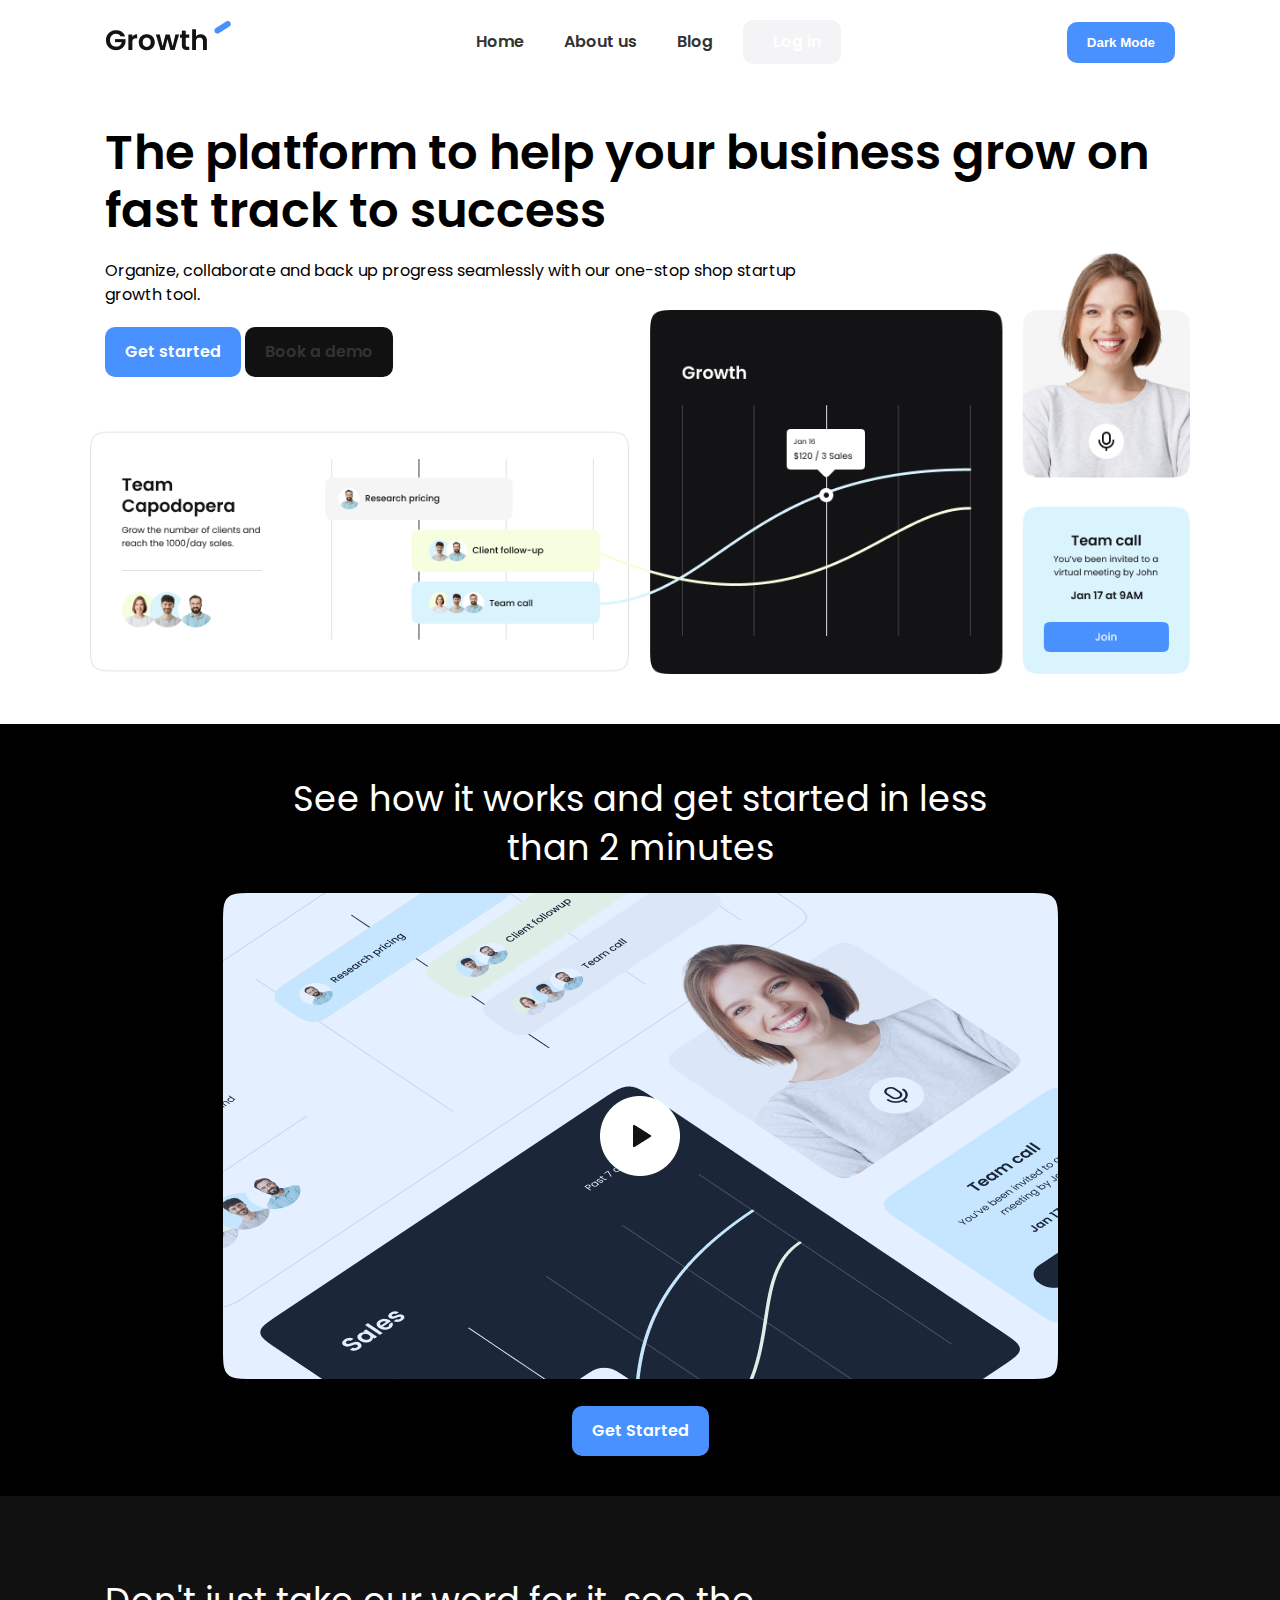
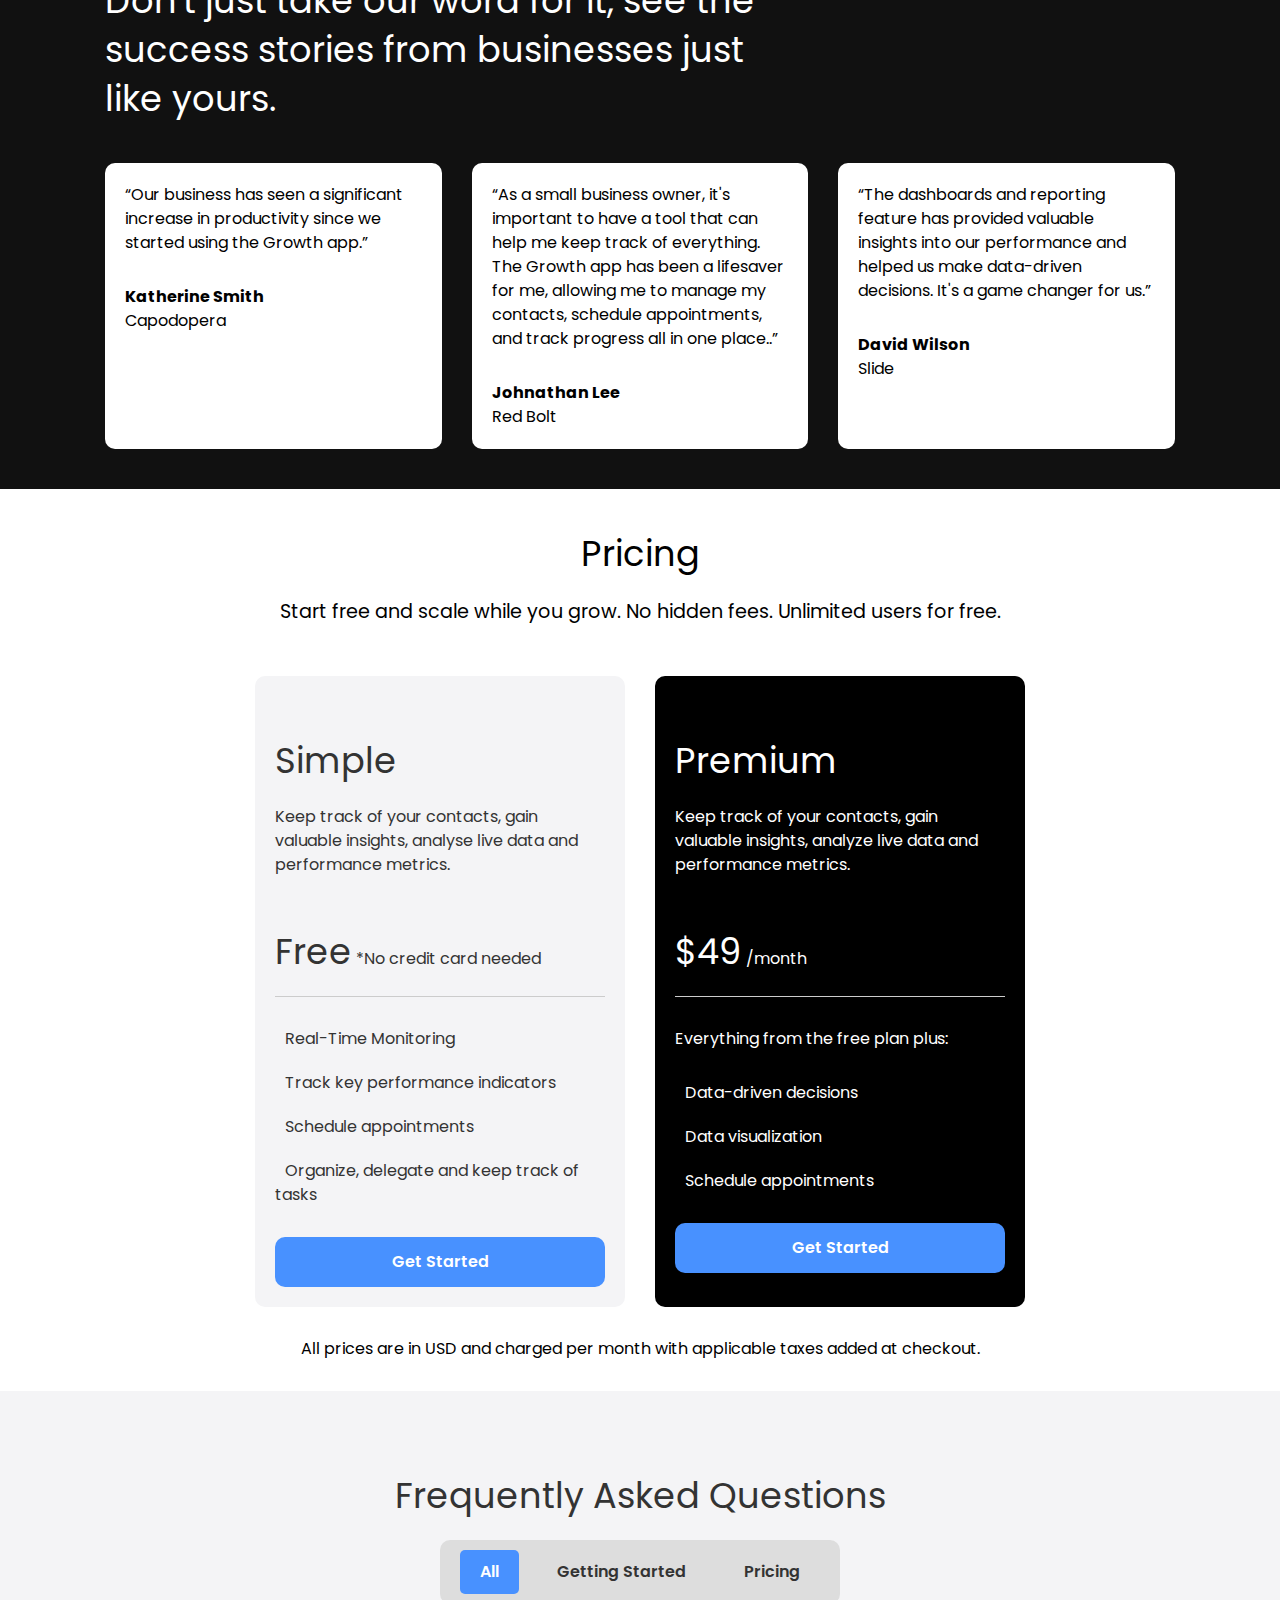
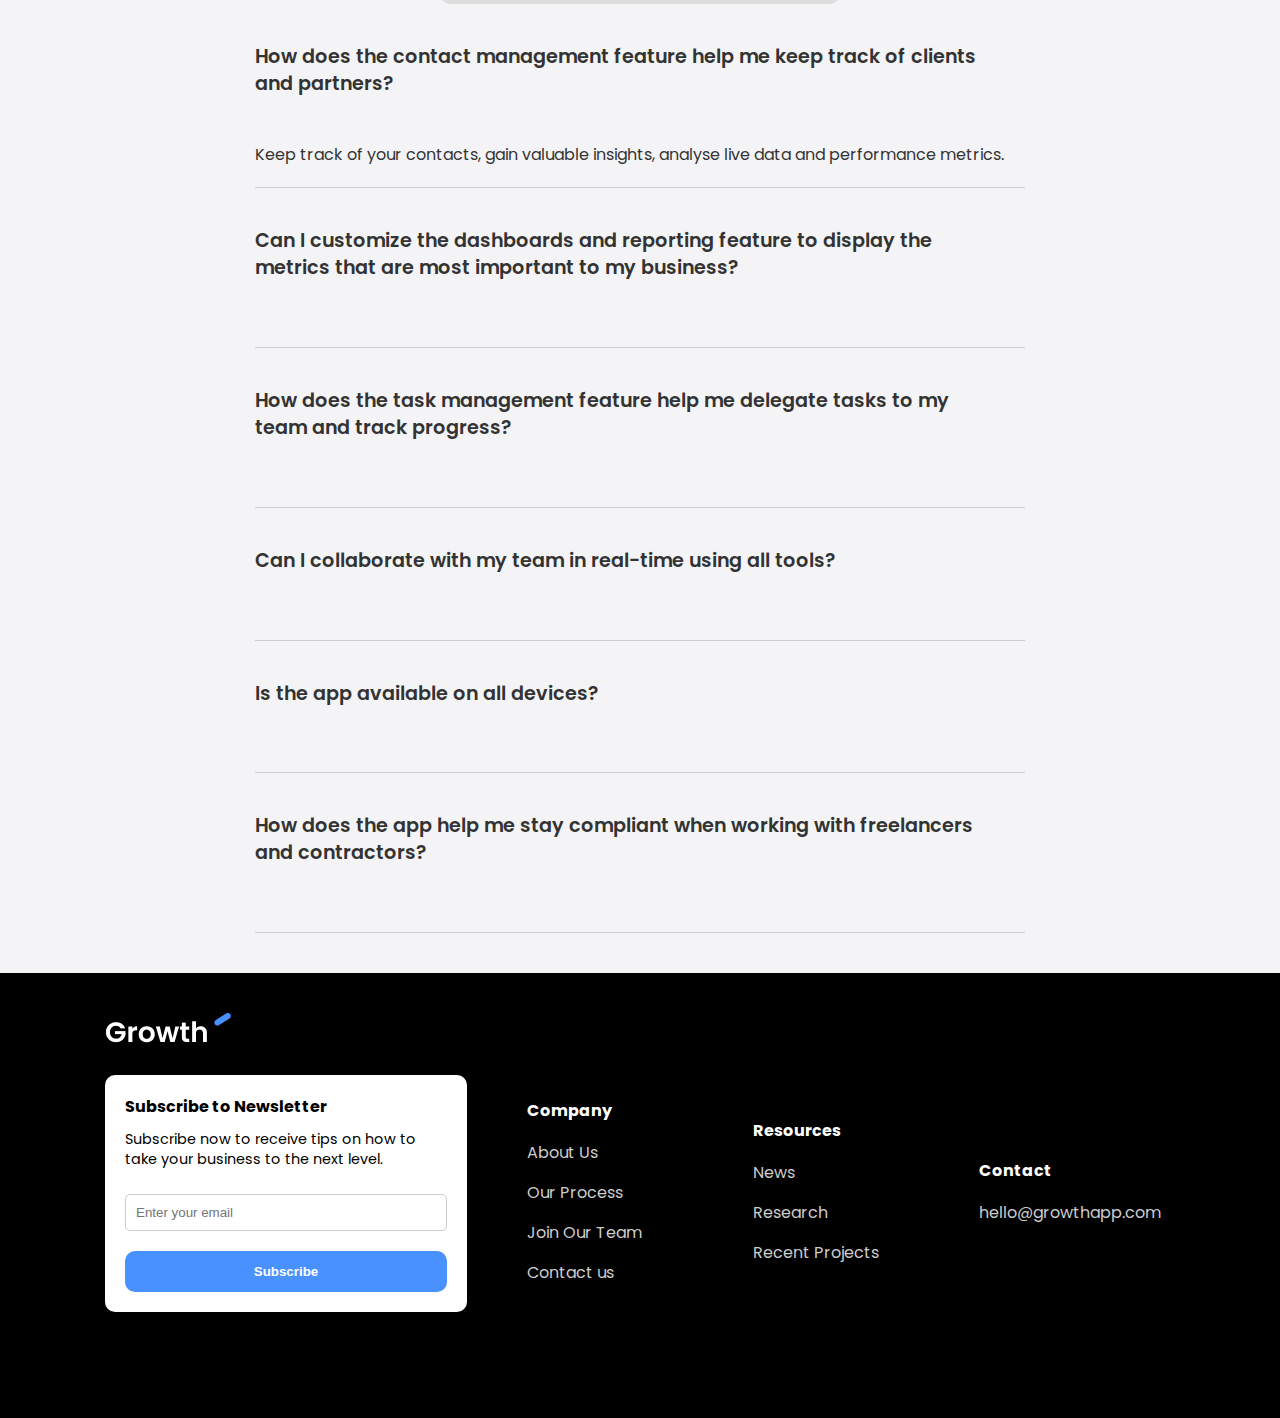
==== index.html @ c5c96712 "Intial committed" ====
<!DOCTYPE html>
<html lang="en">
<head>
    <meta charset="UTF-8">
    <meta http-equiv="X-UA-Compatible" content="IE=edge">
    <meta name="viewport" content="width=device-width, initial-scale=1.0">
    <title>Growth App</title>
    <link rel="preconnect" href="https://fonts.googleapis.com">
    <link rel="preconnect" href="https://fonts.gstatic.com" crossorigin>
    <link href="https://fonts.googleapis.com/css2?family=Poppins:wght@300;400;600;700&display=swap" rel="stylesheet">
    <link rel="stylesheet" href="https://cdnjs.cloudflare.com/ajax/libs/font-awesome/6.5.2/css/all.min.css" integrity="sha512-SnH5WK+bZxgPHs44uWIX+LLJAJ9/2PkPKZ5QiAj6Ta86w+fsb2TkcmfRyVX3pBnMFcV7oQPJkl9QevSCWr3W6A==" crossorigin="anonymous" referrerpolicy="no-referrer" />
    <link rel="stylesheet" href="css/index.css">
    <link rel="shortcut icon" href="images/favicon.ico" type="image/x-icon"/>
    <style>
        /* Dark Mode Styles */
        body.dark-mode {
            background-color: #121212;
            color: #ffffff;
        }
        body.dark-mode .navbar, body.dark-mode .footer {
            background-color: #1e1e1e;
        }
        body.dark-mode .btn-primary {
            background-color: #bb86fc;
        }
        body.dark-mode .bg-dark {
            background-color: #121212;
        }
    </style>
</head>
<body>
    <nav class="navbar"> 
        <div class="container">
            <div class="logo">
                <a href="index.html">
                    <img src="images/logo.png" alt="logo">
                </a>
            </div>
            <div class="main-menu">
                <ul>
                    <li>
                        <a href="index.html">Home</a>
                    </li>
                    <li>
                        <a href="about_us.html"> About us</a>
                    </li>
                    <li>
                        <a href="blog.html"> Blog</a>
                    </li>
                    <li>
                        <a class="btn btn-dark" href="index.php">
                            <i class="fas fa-user"></i> Log in
                        </a>
                    </li>
                </ul>
            </div>
            <!-- Dark Mode Toggle Button -->
            <button id="dark-mode-toggle" class="btn btn-primary">
                <i class="fas fa-moon"></i> Dark Mode
            </button>
            <!-- Hamburger Button -->
            <button class="hamburger-button">
                <div class="hamburger-line"></div>
                <div class="hamburger-line"></div>
                <div class="hamburger-line"></div>
            </button>
            <div class="mobile-menu">
                <ul>
                    <li>
                        <a href="index.html">Home</a>
                    </li>
                    <li>
                        <a href="about_us.html">About Us</a>
                    </li>
                    <li>
                        <a href="blog.html">Blog</a>
                    </li>
                    <li>
                        <a class="btn" href="index.php"> <i class="fas fa-user"></i> Log In </a>
                    </li>
                </ul>
            </div>
        </div>
    </nav>
    <!--Hero-->
    <section class="hero">
        <div class="container">
            <div class="hero-content">
                <h2 class="hero-content-heading text-xxl">
                    The platform to help your business grow on fast track to success
                </h2>
                <p class="hero-text">
                    Organize, collaborate and back up progress seamlessly with our one-stop shop startup growth tool.
                </p>
                <div class="hero-buttons">
                    <a href="#" class="btn btn-primary"> Get started</a>
                    <a href="#" class="btn"> <i class="fas fa-laptop"></i>Book a demo</a>
                </div>
            </div>
        </div>
    </section>
    <!--Video Section-->
    <section class="video bg-black">
        <div class="container-sm">
            <h2 class="video-heading text-xl text-center">
                See how it works and get started in less than 2 minutes
            </h2>
            <div class="video-content">
                <a href="#">
                    <img
                        src="images/video-preview.png"
                        alt="video"
                        class="video-preview"
                    />
                </a>
                <a href="#" class="btn btn-primary">Get Started</a>
            </div>
        </div>
    </section>
    <!-- Testimonials -->
    <section class="testimonials bg-dark">
        <div class="container">
            <h3 class="testimonials-heading text-xl">
                Don't just take our word for it, see the success stories from
                businesses just like yours.
            </h3>
            <div class="testimonials-grid">
                <div class="card">
                    <p>
                        “Our business has seen a significant increase in productivity
                        since we started using the Growth app.”
                    </p>
                    <p>Katherine Smith</p>
                    <p>Capodopera</p>
                </div>
                <div class="card">
                    <p>
                        “As a small business owner, it's important to have a tool that can
                        help me keep track of everything. The Growth app has been a
                        lifesaver for me, allowing me to manage my contacts, schedule
                        appointments, and track progress all in one place..”
                    </p>
                    <p>Johnathan Lee</p>
                    <p>Red Bolt</p>
                </div>
                <div class="card">
                    <p>
                        “The dashboards and reporting feature has provided valuable
                        insights into our performance and helped us make data-driven
                        decisions. It's a game changer for us.”
                    </p>
                    <p>David Wilson</p>
                    <p>Slide</p>
                </div>
            </div>
        </div>
    </section>
    <!-- Pricing -->
    <section class="pricing">
        <div class="container-sm">
            <h3 class="pricing-heading text-xl text-center">Pricing</h3>
            <p class="pricing-subheading text-md text-center">
                Start free and scale while you grow. No hidden fees. Unlimited users
                for free.
            </p>
            <div class="pricing-grid">
                <!-- Pricing Card 1 -->
                <div class="card bg-light">
                    <div class="pricing-card-header">
                        <h4 class="pricing-heading text-xl">Simple</h4>
                        <p class="pricing-card-subheading">
                            Keep track of your contacts, gain valuable insights, analyse
                            live data and performance metrics.
                        </p>
                        <p class="pricing-card-price">
                            <span class="text-xl">Free</span>
                            *No credit card needed
                        </p>
                    </div>
                    <div class="pricing-card-body">
                        <ul>
                            <li><i class="fas fa-check"></i> Real-Time Monitoring</li>
                            <li><i class="fas fa-check"></i>Track key performance indicators</li>
                            <li><i class="fas fa-check"></i>Schedule appointments</li>
                            <li><i class="fas fa-check"></i>Organize, delegate and keep track of tasks</li>
                        </ul>
                        <a href="#" class="btn btn-primary btn-block">Get Started</a>
                    </div>
                </div>
                <!-- Pricing Card 2 -->
                <div class="card bg-black">
                    <div class="pricing-card-header">
                        <h4 class="pricing-card-heading text-xl">Premium</h4>
                        <p class="pricing-card-subheading">
                            Keep track of your contacts, gain valuable insights, analyze
                            live data and performance metrics.
                        </p>
                        <p class="pricing-card-price">
                            <span class="text-xl">$49</span> /month
                        </p>
                    </div>
                    <div class="pricing-card-body">
                        <p>Everything from the free plan plus:</p>
                        <ul>
                            <li><i class="fas fa-check"></i>Data-driven decisions</li>
                            <li><i class="fas fa-check"></i>Data visualization</li>
                            <li><i class="fas fa-check"></i>Schedule appointments</li>
                        </ul>
                        <a href="#" class="btn btn-primary btn-block">Get Started</a>
                    </div>
                </div>
            </div>
            <p class="pricing-footer text-center">
                All prices are in USD and charged per month with applicable taxes
                added at checkout.
            </p>
        </div>
    </section>
    <!-- FAQ -->
    <section class="faq bg-light">
      <div class="container-sm">
        <h3 class="text-xl text-center">Frequently Asked Questions</h3>
        <ul class="faq-menu">
          <li class="active">All</li>
          <li>Getting Started</li>
          <li>Pricing</li>
        </ul>
        <div class="faq-content">
          <div class="faq-group">
            <div class="faq-group-header">
              <h4 class="text-md">
                How does the contact management feature help me keep track of
                clients and partners?
              </h4>
              <i class="fas fa-minus"></i>
            </div>
            <div class="faq-group-body open">
              <p>
                Keep track of your contacts, gain valuable insights, analyse
                live data and performance metrics.
              </p>
            </div>
          </div>

          <div class="faq-group">
            <div class="faq-group-header">
              <h4 class="text-md">
                Can I customize the dashboards and reporting feature to display
                the metrics that are most important to my business?
              </h4>
              <i class="fas fa-plus"></i>
            </div>
            <div class="faq-group-body">
              <p>
                Lorem, ipsum dolor sit amet consectetur adipisicing elit. Ad
                culpa enim blanditiis rem ipsum aliquam, unde iste fugit
                praesentium eos?
              </p>
            </div>
          </div>

          <div class="faq-group">
            <div class="faq-group-header">
              <h4 class="text-md">
                How does the task management feature help me delegate tasks to
                my team and track progress?
              </h4>
              <i class="fas fa-plus"></i>
            </div>
            <div class="faq-group-body">
              <p>
                Lorem ipsum dolor sit amet, consectetur adipisicing elit.
                Incidunt, a! Quaerat, voluptatum. Animi molestias ex quasi
                explicabo minima perferendis commodi.
              </p>
            </div>
          </div>

          <div class="faq-group">
            <div class="faq-group-header">
              <h4 class="text-md">
                Can I collaborate with my team in real-time using all tools?
              </h4>
              <i class="fas fa-plus"></i>
            </div>
            <div class="faq-group-body">
              <p>
                Lorem, ipsum dolor sit amet consectetur adipisicing elit.
                Obcaecati doloremque assumenda aut dolorem recusandae quibusdam
                aliquid. Repellat animi quam vitae.
              </p>
            </div>
          </div>

          <div class="faq-group">
            <div class="faq-group-header">
              <h4 class="text-md">Is the app available on all devices?</h4>
              <i class="fas fa-plus"></i>
            </div>
            <div class="faq-group-body">
              <p>
                Lorem, ipsum dolor sit amet consectetur adipisicing elit.
                Obcaecati doloremque assumenda aut dolorem recusandae quibusdam
                aliquid. Repellat animi quam vitae.
              </p>
            </div>
          </div>

          <div class="faq-group">
            <div class="faq-group-header">
              <h4 class="text-md">
                How does the app help me stay compliant when working with
                freelancers and contractors?
              </h4>
              <i class="fas fa-plus"></i>
            </div>
            <div class="faq-group-body">
              <p>
                Lorem, ipsum dolor sit amet consectetur adipisicing elit.
                Obcaecati doloremque assumenda aut dolorem recusandae quibusdam
                aliquid. Repellat animi quam vitae.
              </p>
            </div>
          </div>
        </div>
      </div>
    </section>
    <!-- Footer -->
    <footer class="footer bg-black">
        <div class="container">
            <div class="footer-grid">
                <div>
                    <a href="index.html">
                        <img src="images/logo-white.png" alt="logo" />
                    </a>
                    <div class="card">
                        <h4>Subscribe to Newsletter</h4>
                        <p class="text-sm">
                            Subscribe now to receive tips on how to take your business to
                            the next level.
                        </p>
                        <form>
                            <input type="email" id="email" placeholder="Enter your email" />
                            <button type="submit" class="btn btn-primary btn-block">
                                Subscribe
                            </button>
                        </form>
                    </div>
                    <i class="fab fa-linkedin"></i>
                    <i class="fab fa-twitter"></i>
                    <i class="fab fa-instagram"></i>
                </div>
                <div>
                    <h4>Company</h4>
                    <ul>
                        <li><a href="about_us.html">About Us</a></li>
                        <li><a href="#">Our Process</a></li>
                        <li><a href="meet_team.html">Join Our Team</a></li>
                        <li> <a href="contact.html"> Contact us</a></li>
                    </ul>
                </div>
                <div>
                    <h4>Resources</h4>
                    <ul>
                        <li><a href="#">News</a></li>
                        <li><a href="#">Research</a></li>
                        <li><a href="#">Recent Projects</a></li>
                    </ul>
                </div>
                <div>
                    <h4>Contact</h4>
                    <ul>
                        <li>
                            <a href="#">hello@growthapp.com</a>
                        </li>
                    </ul>
                </div>
            </div>
        </div>
    </footer>

    <script src="js/main.js"></script>
</body>
</html>
---- css/index.css ----
/* Basic Reset and Global Styles */
* {
  box-sizing: border-box;
  margin: 0;
  padding: 0;
}
:root {
  --primary-color: #4891ff;
  --light-color: #f4f4f6;
  --dark-color: #111;
  --text-light: #fff;
  --text-dark: #000;
  --background-light: #fff;
  --background-dark: #333;
  --shadow-light: rgba(72, 145, 255, 0.6);
  --shadow-dark: rgba(72, 145, 255, 0.8);
}
body {
  font-family: 'Poppins', sans-serif;
  font-size: 16px;
  line-height: 1.5;
  background: var(--background-light);
  color: var(--text-dark);
  overflow-x: hidden;
  cursor: url('[data-uri]'), auto;
  animation: cursorGlow 2s infinite;
  transition: background 0.3s, color 0.3s;
}
body.dark-mode {
  background: var(--background-dark);
  color: var(--text-light);
}
a {
  text-decoration: none;
  color: #333;
  transition: color 0.3s;
}
a:hover {
  color: var(--primary-color);
}
ul {
  list-style: none;
}
image {
  max-height: width 100px;
}

/* Glowing Animation Keyframes */
@keyframes glow {
  0% {
    box-shadow: 0 0 10px var(--shadow-light);
  }
  50% {
    box-shadow: 0 0 20px var(--shadow-light);
  }
  100% {
    box-shadow: 0 0 10px var(--shadow-light);
  }
}

/* Glowing Cursor Animation Keyframes */
@keyframes cursorGlow {
  0% {
    color: rgba(72, 145, 255, 0.7);
  }
  50% {
    color: rgba(72, 145, 255, 1);
  }
  100% {
    color: rgba(72, 145, 255, 0.7);
  }
}

/* Nav Bar */
.navbar {
  background: var(--background-light);
  padding: 20px;
  transition: background 0.3s;
}
.navbar.dark-mode {
  background: var(--background-dark);
}
.navbar .container {
  display: flex;
  justify-content: space-between;
  align-items: center;
}
.navbar .main-menu ul {
  display: flex;
}
.navbar ul li a {
  padding: 10px 20px;
  display: block;
  font-weight: 600;
  transition: color 0.5s;
}
.navbar ul li a:hover {
  color: var(--primary-color);
}
.navbar ul li a i {
  margin-right: 10px;
}
.navbar ul li:last-child a {
  margin-left: 10px;
}

/* Hero Section */
.hero {
  margin-bottom: 50px;
}
.hero .container {
  background: url('../images/hero-bg.png') no-repeat;
  background-size: contain;
  background-position: center bottom;
  height: 550px;
}
.hero.hero-content {
  width: 70%;
}
.hero .hero-text {
  width: 70%;
  margin-bottom: 20px;
}

/* Video Section */
.video {
  padding: 10px 0 40px;
}
.video .video-content {
  display: flex;
  flex-direction: column;
  align-items: center;
}
.video .video-preview {
  margin-bottom: 20px;
}

/* Testimonials Section */
.testimonials {
  padding: 40px 0;
}
.testimonials .testimonials-heading {
  width: 700px;
  margin-bottom: 40px;
}
.testimonials .testimonials-grid {
  display: grid;
  grid-template-columns: repeat(3, 1fr);
  gap: 30px;
}
.testimonials .card p:nth-child(2) {
  margin-top: 30px;
  font-weight: bold;
}

/* Pricing Section */
.pricing .pricing-grid {
  display: grid;
  grid-template-columns: repeat(2, 1fr);
  gap: 30px;
  margin-top: 50px;
}
.pricing .pricing-card-subheading {
  margin-bottom: 30px;
}
.pricing .pricing-card-price {
  margin-bottom: 30px;
  padding: 20px 0;
  border-bottom: 1px solid #ccc;
}
.pricing ul {
  margin: 30px 0;
}
.pricing ul li {
  margin-bottom: 20px;
}
.pricing ul li i {
  margin-right: 10px;
}
.pricing .pricing-footer {
  margin: 30px 0;
}

/* FAQ Section */
.faq {
  padding: 40px 0;
}
.faq .faq-group {
  border-bottom: 1px solid #ccc;
  padding-bottom: 20px;
}
.faq .faq-group .faq-group-header {
  padding: 20px 0;
  margin-bottom: 15px;
  position: relative;
}
.faq .faq-group .faq-group-header h4 {
  font-weight: 600;
  width: 95%;
}
.faq .faq-group .faq-group-header i {
  position: absolute;
  right: 0;
  top: 35px;
  font-size: 1.3rem;
  cursor: pointer;
}
.faq .faq-group .faq-group-body {
  display: none;
}
.faq .faq-group .faq-group-body.open {
  display: block;
}
.faq ul.faq-menu {
  max-width: 400px;
  margin: auto;
  display: flex;
  justify-content: space-between;
  align-items: center;
  background: #ddd;
  padding: 10px 20px;
  border-radius: 10px;
  font-weight: 600;
  cursor: pointer;
}
.faq ul.faq-menu li {
  padding: 10px 20px;
  border-radius: 5px;
  text-align: center;
  transition: background 0.3s ease, color 0.3s ease, box-shadow 0.3s ease;
}
.faq ul.faq-menu li.active {
  background: var(--primary-color);
  color: #fff;
}
.faq ul.faq-menu li:hover {
  background: var(--primary-color);
  color: #fff;
  box-shadow: 0 0 15px var(--shadow-light);
  animation: glow 1.5s infinite;
}

/* Footer Section */
.footer {
  padding: 40px 0;
}
.footer h4 {
  margin-bottom: 10px;
}
.footer ul li {
  line-height: 2.5;
}
.footer a {
  color: #ccc;
  transition: color 0.3s ease, text-shadow 0.3s ease;
}
.footer a:hover {
  color: var(--primary-color);
  text-shadow: 0 0 10px var(--shadow-light);
  animation: glow 1.5s infinite;
}
.footer i {
  font-size: 1.5rem;
  margin-right: 10px;
}
.footer-grid {
  display: grid;
  grid-template-columns: 2fr 1fr 1fr 1fr;
  gap: 30px;
  justify-content: center;
  align-items: center;
}
.footer .card {
  margin: 20px 30px 30px 0;
}
.footer input[type='email'] {
  width: 100%;
  padding: 10px;
  border: 1px solid #ccc;
  border-radius: 5px;
  margin: 20px 0;
  transition: box-shadow 0.3s ease;
}
.footer input[type='email']:focus {
  box-shadow: 0 0 10px var(--shadow-light);
  border-color: var(--primary-color);
  outline: none;
  animation: glow 1.5s infinite;
}

/* Utility Classes */
.container {
  max-width: 1100px;
  margin: 0 auto;
  padding: 0 15px;
}
.container-sm {
  max-width: 800px;
  margin: 0 auto;
  padding: 0 15px;
}

/* Card */
.card {
  background: var(--background-light);
  color: var(--text-dark);
  border-radius: 10px;
  padding: 20px;
  transition: box-shadow 0.3s ease, transform 0.3s ease, background 0.3s ease, color 0.3s ease;
}
.card.dark-mode {
  background: var(--background-dark);
  color: var(--text-light);
}
.card:hover {
  box-shadow: 0 0 15px var(--shadow-light);
  transform: scale(1.02);
  animation: glow 1.5s infinite;
}

/* Buttons */
.btn {
  display: inline-block;
  padding: 13px 20px;
  background: var(--dark-color);
  color: #333;
  font-weight: 600;
  text-decoration: none;
  border: none;
  border-radius: 10px;
  cursor: pointer;
  text-align: center;
  transition: 0.5s;
}
.btn:hover {
  opacity: 0.8;
}
.btn-primary {
  background: var(--primary-color);
  color: #fff;
}
.btn-dark {
  background: var(--light-color);
  color: #fff;
}
.btn-block {
  display: block;
  width: 100%;
}

/* Text Utilities */
.text-xxl {
  font-size: 3rem;
  line-height: 1.2;
  font-weight: 600;
  margin: 40px 0 20px;
}
.text-xl {
  font-size: 2.2rem;
  line-height: 1.4;
  font-weight: normal;
  margin: 40px 0 20px;
}
.text-lg {
  font-size: 1.8rem;
  line-height: 1.4;
  font-weight: normal;
  margin: 30px 0 20px;
}
.text-md {
  font-size: 1.2rem;
  line-height: 1.4;
  font-weight: normal;
  margin: 20px 0 10px;
}
.text-sm {
  font-size: 0.9rem;
  line-height: 1.4;
  font-weight: normal;
  margin: 10px 0 5px;
}
.text-center {
  text-align: center;
}

/* Background Utilities */
.bg-primary {
  background: var(--primary-color);
  color: #fff;
}
.bg-light {
  background: var(--light-color);
  color: #333;
}
.bg-dark {
  background: var(--dark-color);
  color: #fff;
}
.bg-black {
  background: #000;
  color: #fff;
}

/* Hamburger Button */
.hamburger-button {
  display: none;
  background: none;
  border: none;
  cursor: pointer;
  padding: 10px;
  z-index: 1000;
}
.hamburger-button .hamburger-line {
  width: 30px;
  height: 3px;
  background: #333;
  margin: 6px 0;
}

/* Mobile Menu */
.mobile-menu {
  position: fixed;
  top: 0;
  right: -300px;
  width: 250px;
  height: 100%;
  z-index: 100;
  background: var(--background-light);
  box-shadow: 0 0 10px rgba(0, 0, 0, 0.2);
  transition: right 0.3s ease-in-out;
  animation: fadeIn 0.5s ease-in-out;
}
.mobile-menu.dark-mode {
  background: var(--background-dark);
}
.mobile-menu.active {
  right: 0;
}
.mobile-menu ul {
  margin-top: 100px;
  padding-right: 10px;
}
.mobile-menu ul li {
  margin: 10px 0;
}
.mobile-menu ul li a {
  font-size: 20px;
  transition: color 0.3s ease, text-shadow 0.3s ease;
}
.mobile-menu ul li a:hover {
  color: var(--primary-color);
  text-shadow: 0 0 10px var(--shadow-light);
  animation: glow 1.5s infinite;
}

/* Media Queries */
@media (max-width: 960px) {
  .text-xxl {
    font-size: 2.5rem;
  }
}
@media (max-width: 670px) {
  .navbar .main-menu {
    display: none;
  }
  .navbar .hamburger-button {
    display: block;
  }
  .hero .container {
    background: url('../images/hero-bg-mobile.png') no-repeat;
    background-size: 350px 400px;
    background-position: bottom;
    height: 770px;
  }
  .hero .hero-content,
  .hero .hero-text {
    width: 100%;
    text-align: center;
  }
  .hero .hero-buttons .btn {
    margin-bottom: 10px;
    display: block;
    width: 100%;
  }
  .testimonials .testimonials-heading {
    max-width: 100%;
    text-align: center;
  }
  .testimonials .testimonials-grid,
  .pricing .pricing-grid,
  .footer .footer-grid {
    grid-template-columns: 1fr;
  }
  .footer .card {
    margin-right: 0;
  }
  .footer .footer-grid > div {
    text-align: center;
  }
  .text-xl {
    font-size: 1.9rem;
  }
  .text-lg {
    font-size: 1.5rem;
  }
  .text-md {
    font-size: 1.1rem;
  }
}
@media (max-width: 500px) {
  .text-xxl {
    font-size: 2rem;
  }
}
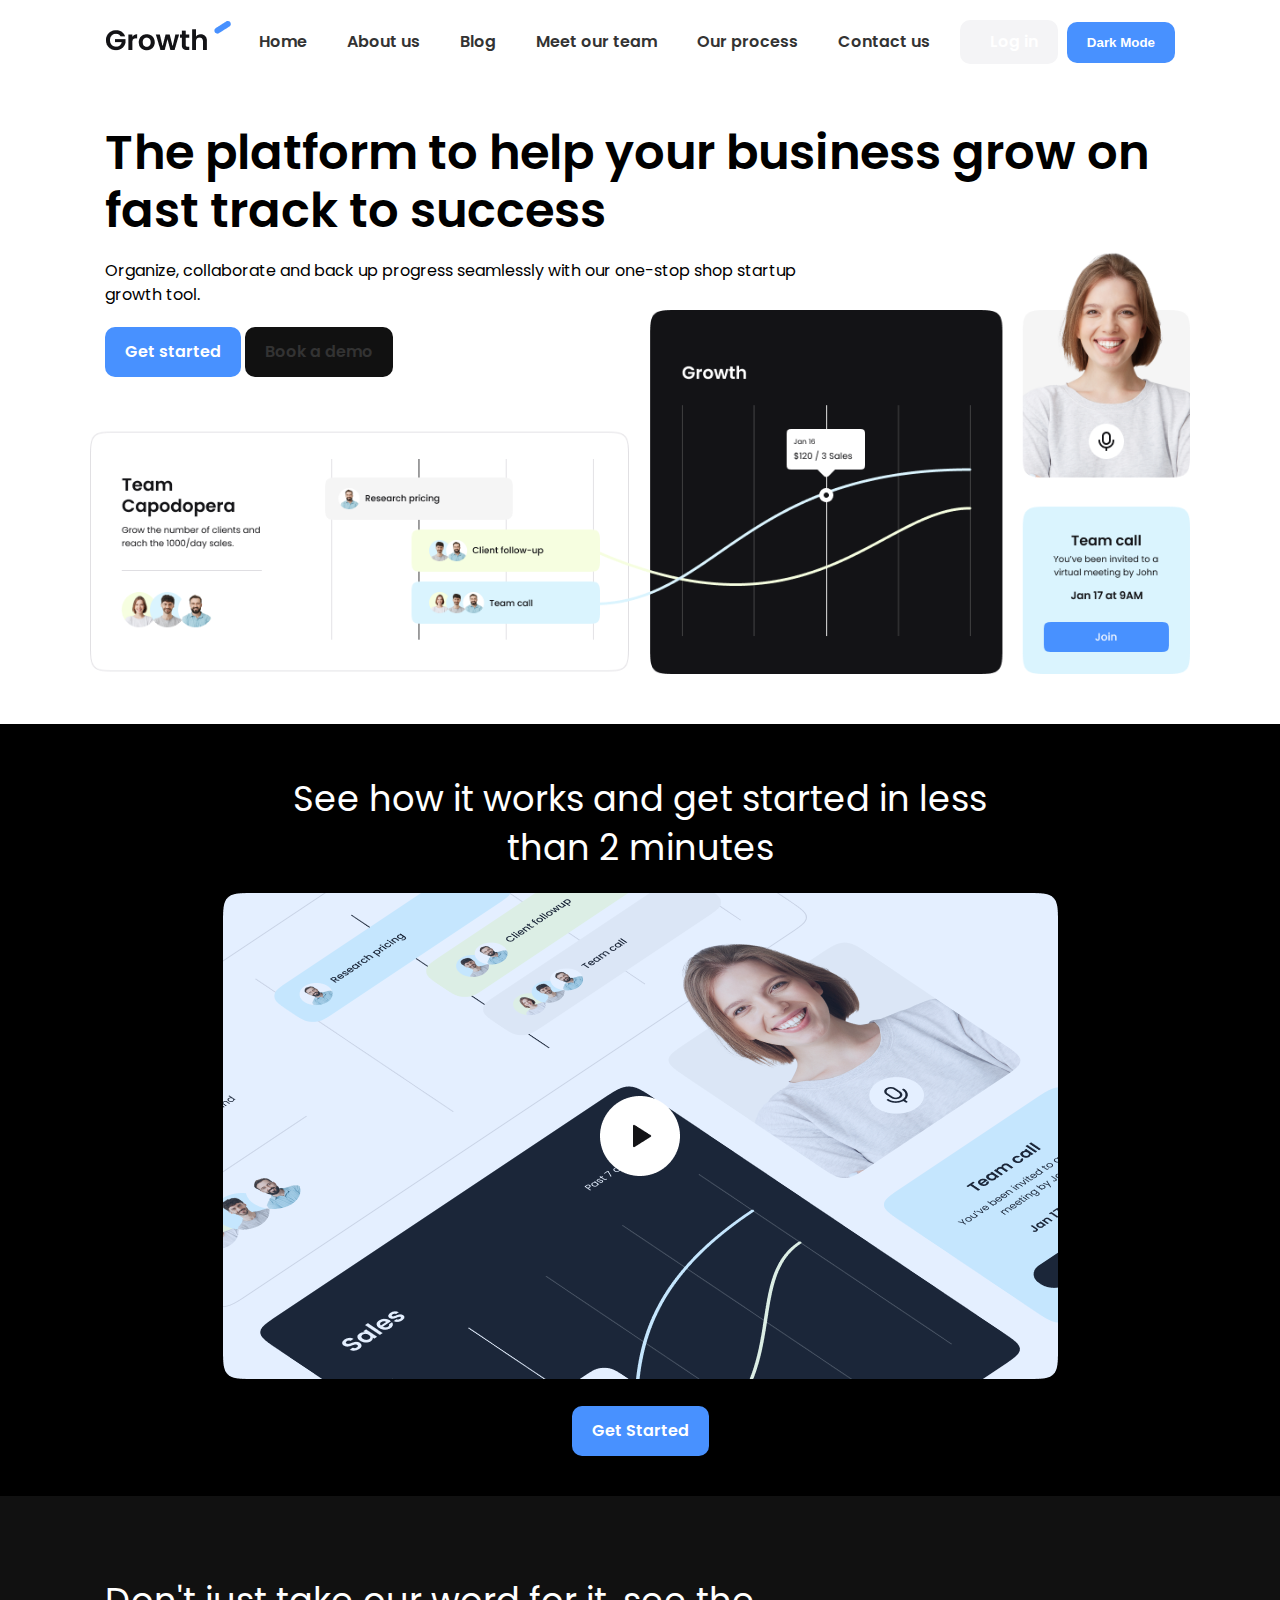
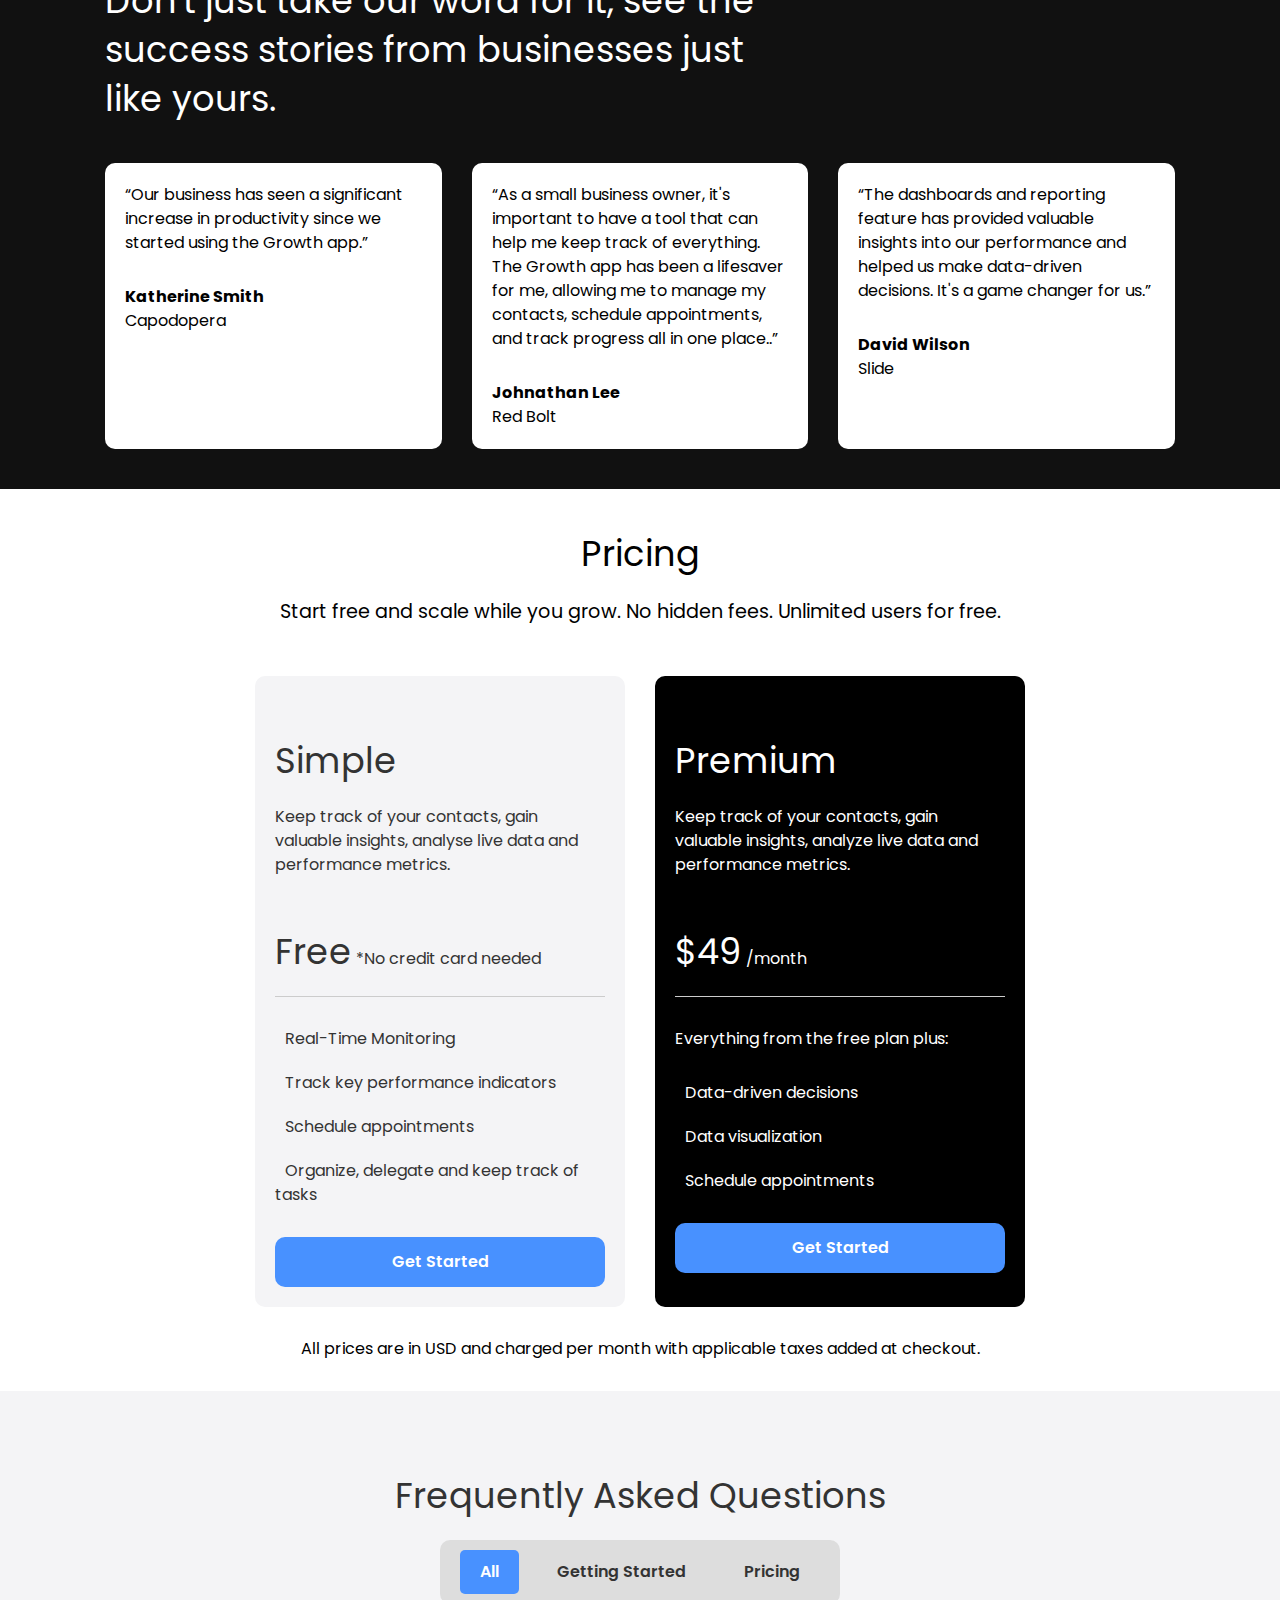
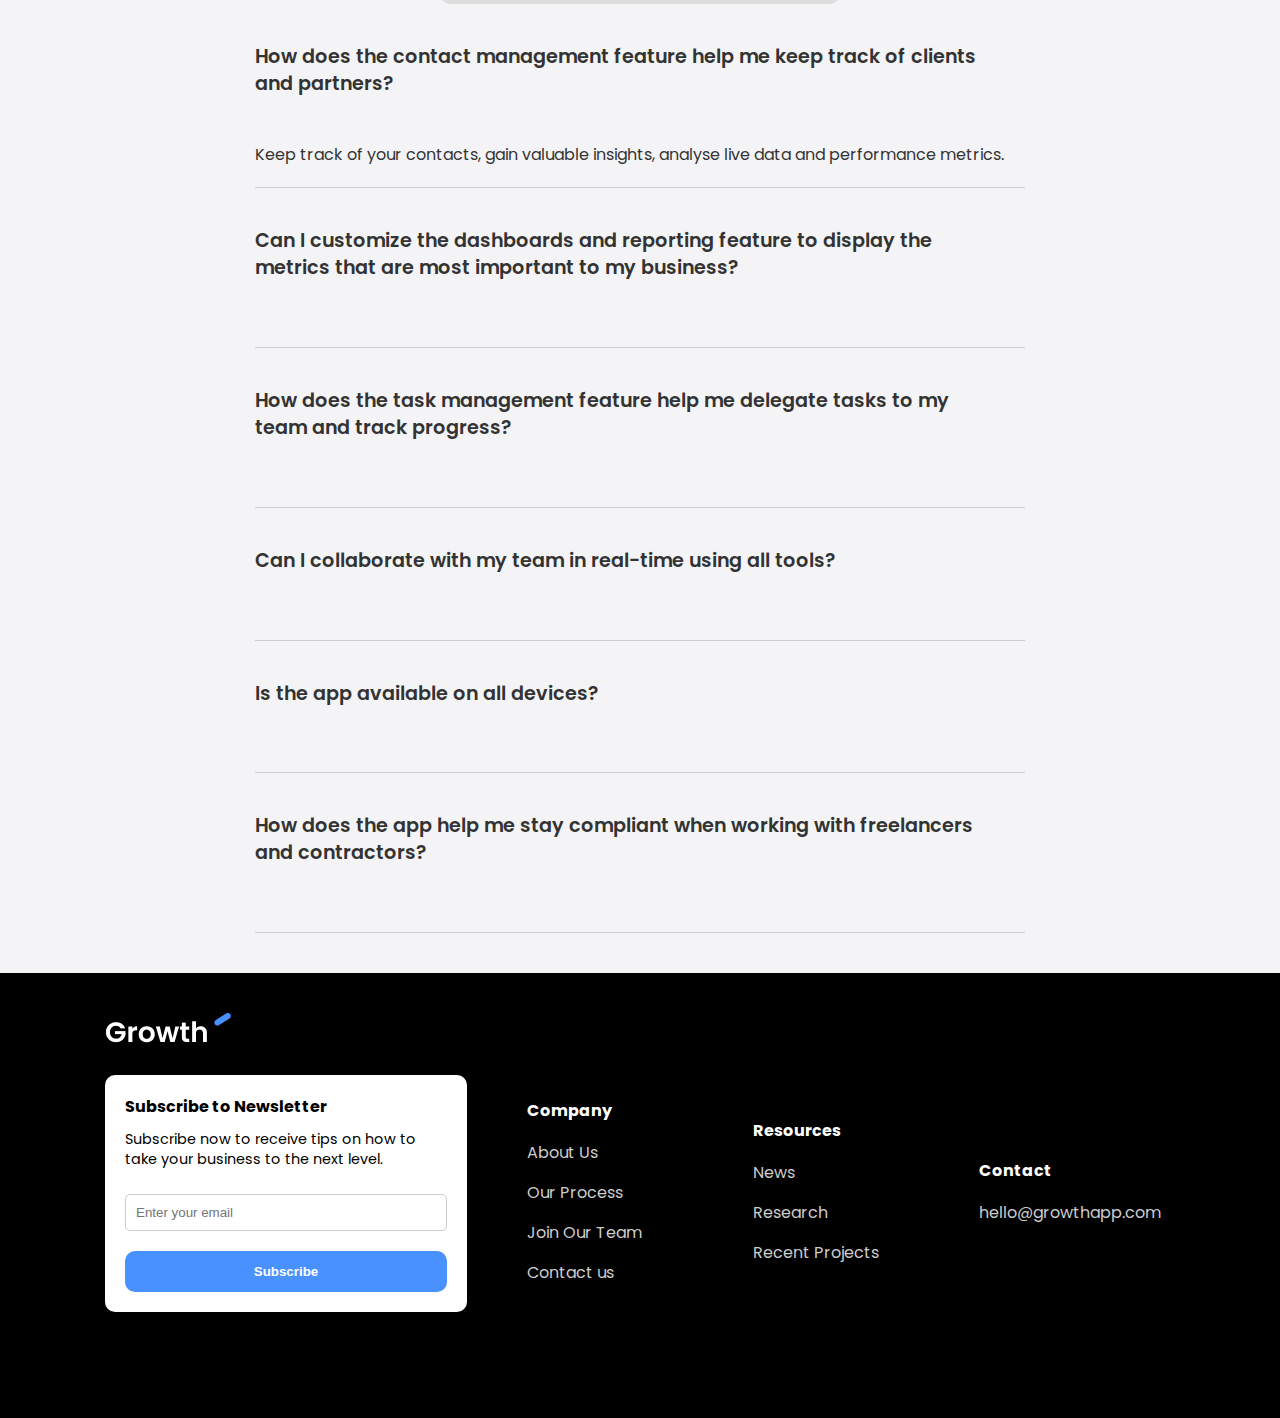
==== commit 23c22502: "Second committ" ====
--- a/index.html
+++ b/index.html
@@ -48,6 +48,15 @@
                         <a href="blog.html"> Blog</a>
                     </li>
                     <li>
+                        <a href="meet_team.html">Meet our team</a>
+                    </li>
+                    <li>
+                        <a href="our_process.html">Our process</a>
+                    </li>
+                    <li>
+                        <a href="contact.html">Contact us</a>
+                    </li>
+                    <li>
                         <a class="btn btn-dark" href="index.php">
                             <i class="fas fa-user"></i> Log in
                         </a>
@@ -74,6 +83,13 @@
                     </li>
                     <li>
                         <a href="blog.html">Blog</a>
+                    </li>
+                    <li>
+                        <a href="meet_team.html">Meet our team</a>
+                    </li><li>
+                        <a href="our_process.html">Our process</a>
+                    </li><li>
+                        <a href="contact.html">Contact us</a>
                     </li>
                     <li>
                         <a class="btn" href="index.php"> <i class="fas fa-user"></i> Log In </a>
@@ -354,7 +370,7 @@
                     <h4>Company</h4>
                     <ul>
                         <li><a href="about_us.html">About Us</a></li>
-                        <li><a href="#">Our Process</a></li>
+                        <li><a href="our_process.html">Our Process</a></li>
                         <li><a href="meet_team.html">Join Our Team</a></li>
                         <li> <a href="contact.html"> Contact us</a></li>
                     </ul>
